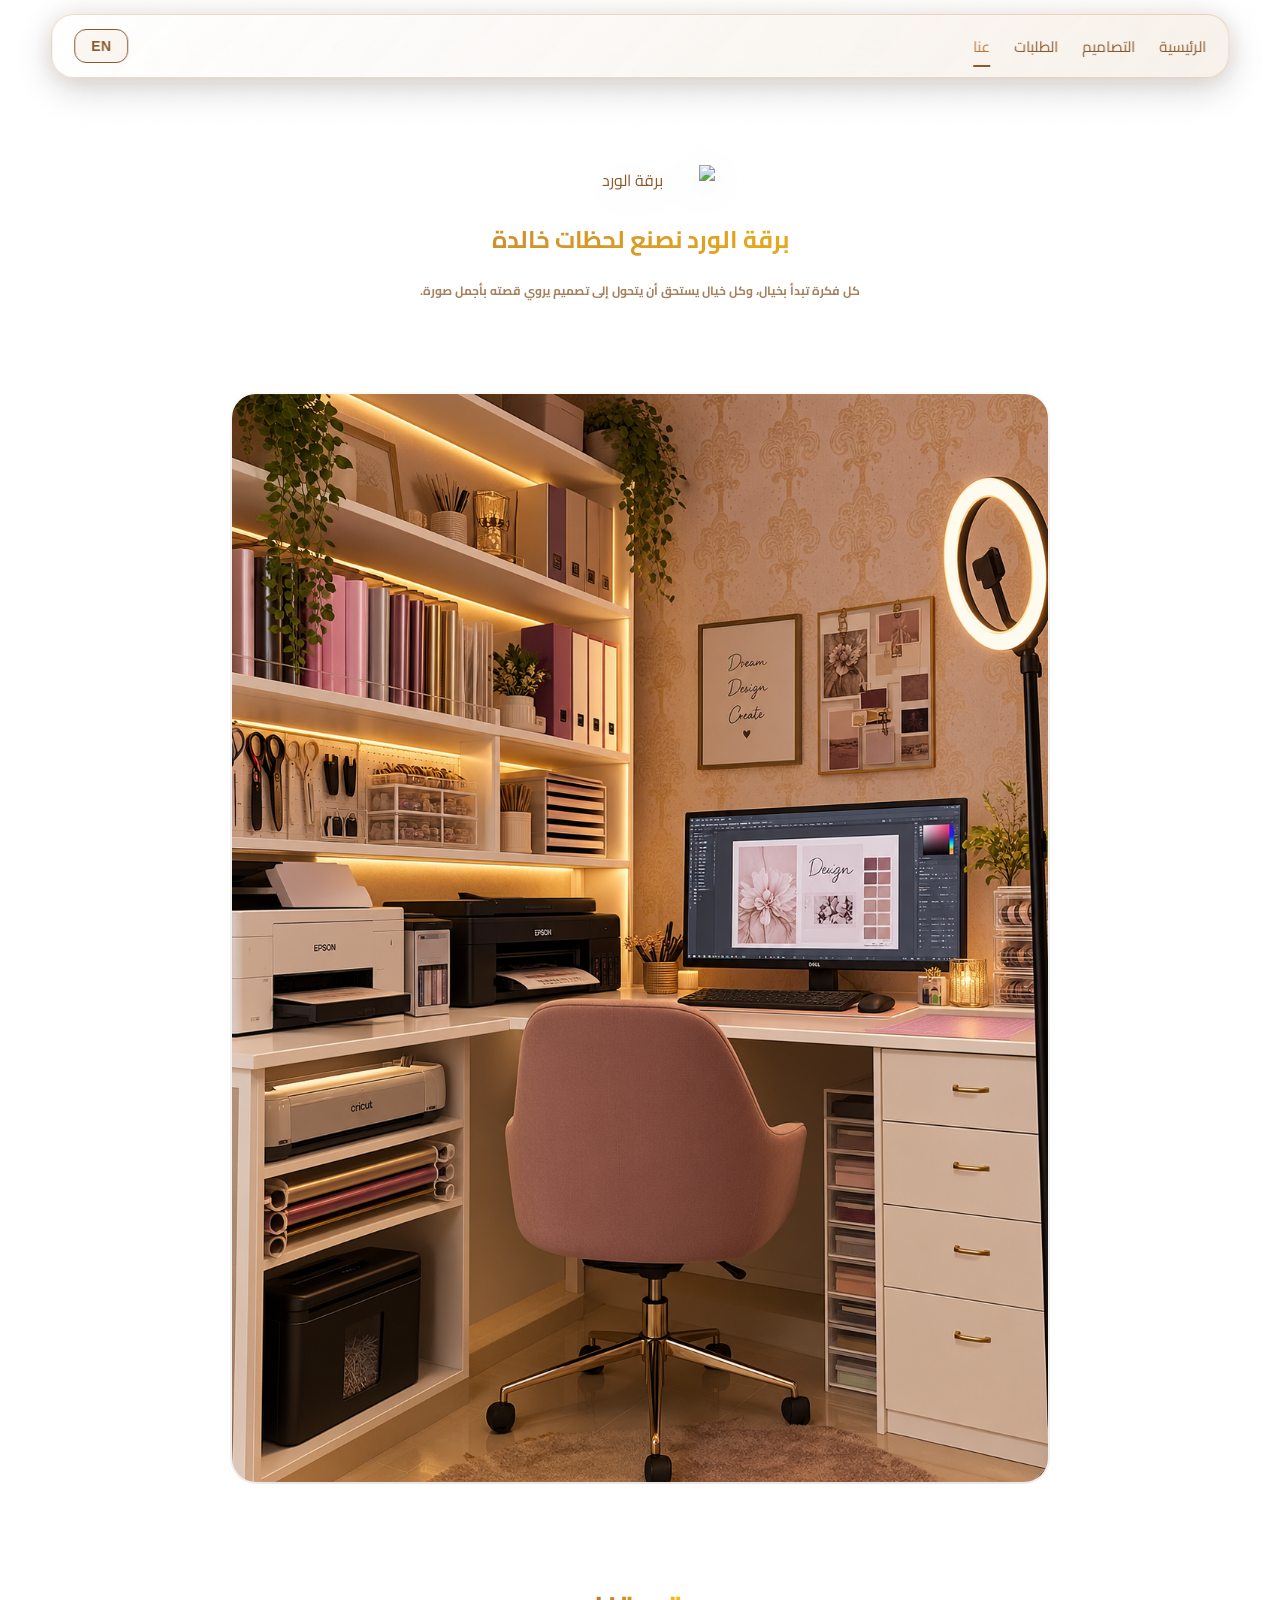
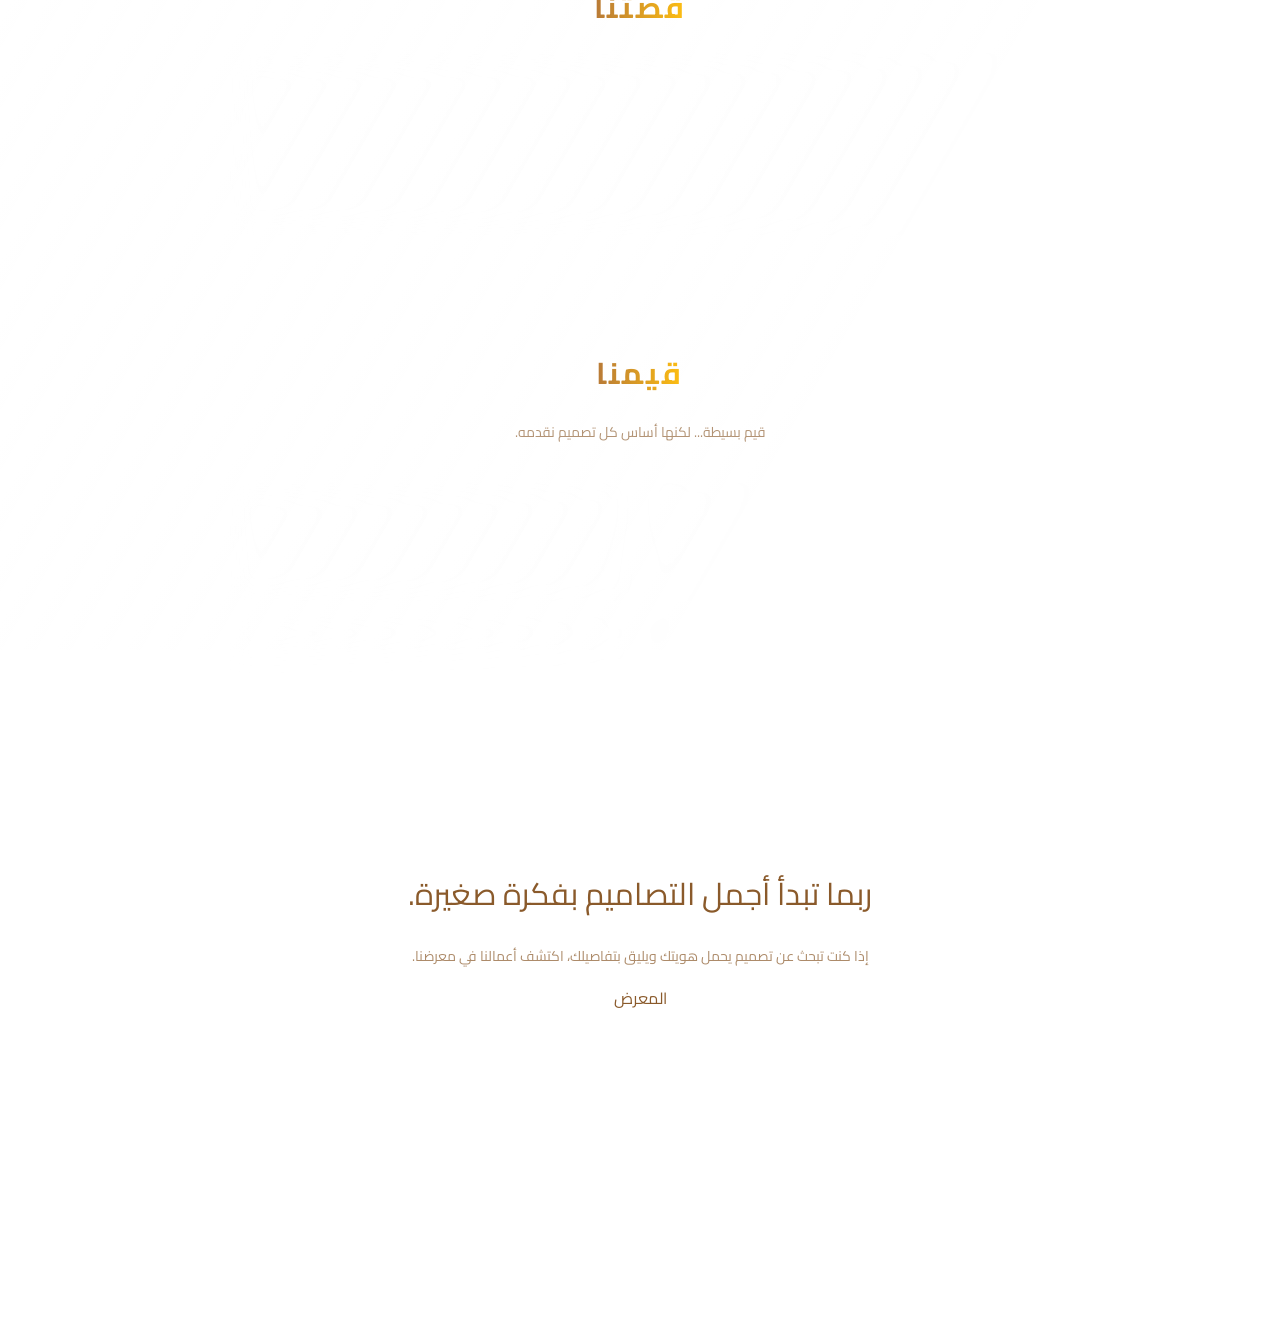
==== about.html @ 0c4d3667 "initial commit" ====
<!DOCTYPE html>
<html lang="ar" dir="rtl">

<head>

    <meta charset="UTF-8">

    <meta
        name="viewport"
        content="width=device-width, initial-scale=1.0"
    >

    <title>عنا | ميروز</title>

    <!-- ================= CSS ================= -->

    <link rel="stylesheet" href="style.css">
    <link rel="stylesheet" href="about.css">


    <!-- ================= الخط ================= -->

    <link
        href="https://fonts.googleapis.com/css2?family=Cairo:wght@300;400;600;700&display=swap"
        rel="stylesheet"
    >

</head>


<body>


    <!-- ================= الخلفية ================= -->

    <div class="bg-layer"></div>

    <div class="bg-shine"></div>



    <!-- ================= NAVBAR ================= -->

    <nav class="nav">

        <div class="nav-links">

            <a
                href="index.html"
                data-key="home"
            >
                الرئيسية
            </a>


            <a
                href="design.html"
                data-key="designs"
            >
                التصاميم
            </a>


            <a
                href="order.html"
                data-key="order"
            >
               الطلبات
            </a>


            <a
                href="about.html"
                class="active"
                data-key="about"
            >
                عنا
            </a>

        </div>


        <button
            class="lang-btn"
            onclick="toggleLang()"
        >
            EN
        </button>

    </nav>



    <!-- ================= ABOUT PAGE ================= -->

    <main class="about-page">



        <!-- ================= المقدمة ================= -->

        <section class="about-hero">


            <!-- اللوجو الصغير -->

            <img
                src="images/logo-ar.png"
                alt="برقة الورد"
                class="about-logo"
                id="aboutLogo"
            >


            <p class="hero-sub">
برقة الورد نصنع لحظات خالدة
            </p>

<h1 data-key="heroTitle" class="hero-title">
    كل فكرة تبدأ بخيال، وكل خيال يستحق أن يتحول إلى واقع تروى قصته بأجمل صورة.
</h1>

        </section>


<!-- ================= صورة المكتب ================= -->

<section class="about-image">

    <img
        src="images/office.png"
        alt="مكتب التصميم"
        class="office-photo"
    >

</section>

        <!-- ================= قصتنا ================= -->

        <section class="story-section">

            


                <span class="story-label">
                    قصتنا
                </span>
<div class="story-content">

                <p>
                    بدأت برقة الورد من شغف حقيقي بالتفاصيل،
                    وإيمان بأن كل فكرة تستحق أن تُقدَّم بأسلوب
                    يليق بها.

                    بالنسبة لنا، التصميم ليس مجرد ألوان أو
                    عناصر جميلة، بل لغة تعبّر عن الهوية،
                    وتحكي قصة، وتترك أثرًا يدوم.

                    نؤمن أن لكل مشروع شخصيته الخاصة،
                    لذلك نتعامل مع كل عمل بعناية واهتمام،
                    لنحوّل الأفكار إلى تصاميم متقنة تجمع بين
                    الجمال والوضوح والاحترافية.

                    لأننا نؤمن أن أجمل الأعمال تبدأ بفكرة...
                    وتنمو مع الإبداع، حتى تزهر في أجمل صورة.
                </p>

            </div>

        </section>



        <!-- ================= قيمنا ================= -->

        <section class="values-section">


            <div class="section-heading">

                <h2 class="section-title">
                    قيمنا
                </h2>

                <p>
                    قيم بسيطة... لكنها أساس كل تصميم نقدمه.
                </p>

            </div>



            <div class="timeline">


                <!-- ===== الإبداع ===== -->

                <div class="timeline-item">

                    <div class="timeline-icon">

                        <i data-lucide="sparkles"></i>

                    </div>


                    <div class="timeline-content">

                        <h3>
                            الإبداع
                        </h3>

                        <p>
                            نبحث دائمًا عن أفكار جديدة،
                            لأننا نؤمن أن لكل مشروع شخصية
                            تستحق أن تظهر بطريقة مختلفة ومميزة.
                        </p>

                    </div>

                </div>



                <!-- ===== التفاصيل ===== -->

                <div class="timeline-item">

                    <div class="timeline-icon">

                        <i data-lucide="gem"></i>

                    </div>


                    <div class="timeline-content">

                        <h3>
                            الاهتمام بالتفاصيل
                        </h3>

                        <p>
                            نهتم بأدق التفاصيل، لأننا نؤمن
                            أن الجمال الحقيقي يكمن في الأشياء
                            الصغيرة التي تُحدث الفرق.
                        </p>

                    </div>

                </div>



                <!-- ===== الجودة ===== -->

                <div class="timeline-item">

                    <div class="timeline-icon">

                        <i data-lucide="badge-check"></i>

                    </div>


                    <div class="timeline-content">

                        <h3>
                            الجودة
                        </h3>

                        <p>
                            نحرص على أن يخرج كل تصميم بأفضل
                            صورة ممكنة، ليعكس مستوى يليق
                            بعملائنا وبهوية برقة الورد.
                        </p>

                    </div>

                </div>



                <!-- ===== الالتزام ===== -->

                <div class="timeline-item">

                    <div class="timeline-icon">

                        <i data-lucide="shield-check"></i>

                    </div>


                    <div class="timeline-content">

                        <h3>
                            الالتزام
                        </h3>

                        <p>
                            نلتزم بالوضوح والدقة واحترام الوقت،
                            لأن ثقة العميل بالنسبة لنا هي أساس
                            كل تعاون ناجح.
                        </p>

                    </div>

                </div>


            </div>

        </section>



        <!-- ================= CTA ================= -->

        <section class="about-cta">


            <div class="cta-glass">


                <h2>
                    ربما تبدأ أجمل التصاميم بفكرة صغيرة.
                </h2>


                <p>
                    إذا كنت تبحث عن تصميم يحمل هويتك
                    ويليق بتفاصيلك، ندعوك لزيارة أعمالنا في المعرض .

                </p>


                <a
                    href="design.html"
                    class="cta-btn"
                >
                     المعرض
                </a>

            </div>

        </section>


    </main>



    <!-- ================= FOOTER ================= -->

    <footer class="footer">

        <div class="footer-box">


            <p
                class="footer-text"
                data-key="footerText"
            >
                برقة الورد نصنع لحظات خالدة
            </p>


            <p
                class="footer-copy"
                data-key="footerCopy"
            >
                © 2026 ميروز
            </p>


        </div>

    </footer>



    <!-- ================= ICONS ================= -->

    <script src="https://unpkg.com/lucide@latest"></script>



    <!-- ================= JS ================= -->

    <script src="script.js"></script>

    <script src="about.js"></script>


    <script>
        lucide.createIcons();
    </script>


</body>

</html>
---- style.css ----
@import url('https://fonts.googleapis.com/css2?family=Cairo:wght@300;400;600;700&display=swap');

/* ================= THEME COLORS ================= */

:root{

/*هوية الموقع     */

--primary:#B77937;

--primary-hover:#D6A066;

/* النصوص */

--text:var(--primary);

--text-secondary:var(--primary);

/* البوكسات */

--box:rgba(255,255,255,.05);

--border:rgba(255,255,255,.08);

/* الناف */

--nav:rgba(0,0,0,.25);

}

/* الوضع الفاتح */

body.light{

/*  الألوان */

--primary:#8A5A2B;
--primary-hover:#B77937;

--text:#8A5A2B;
--text-secondary:#8A5A2B;

/*  البوكسات */

--box:rgba(181, 111, 37, 0.596);

--border:rgba(227, 148, 13, 0.645);

/*  الناف */

--nav:rgba(228, 148, 28, 0.481);
--menu:rgba(240,232,220,.90);

}

/* الوضع الغامق */

body.dark{

/*  الألوان */

--primary:#B77937;
--primary-hover:#D6A066;

--text:#B77937;
--text-secondary:#B77937;

/*  البوكسات */

--box:rgba(161, 101, 32, 0.538);

--border:rgba(221, 120, 12, 0.366);

/*  الناف */

--nav:rgba(224, 118, 32, 0.53);
--menu:rgba(70,57,46,.88);

}


/* ================= RESET ================= */

*{
margin:0;
padding:0;
box-sizing:border-box;
}

html{
scroll-behavior:smooth;
}

body{
font-family:'Cairo',sans-serif;
color:var(--text);
overflow-x:hidden;
min-height:100vh;
position:relative;
background:transparent;
opacity:0;
animation:fadeIn .8s forwards;
}

@keyframes fadeIn{
to{
opacity:1;
}
}

/* ================= BACKGROUND ================= */

.bg-layer{
position:fixed;
inset:0;

z-index:-3;

background-size:cover;
background-position:center;
background-repeat:no-repeat;

transition:
background-image .6s ease,
transform 12s ease;

animation:bgZoom 18s ease-in-out infinite;
}

@keyframes bgZoom{

0%{
transform:scale(1);
}

50%{
transform:scale(1.03);
}

100%{
transform:scale(1);
}

}

/* ================= GLOBAL SHINE ================= */

.bg-shine{

position:fixed;
inset:-150%;

pointer-events:none;

z-index:-2;

background:
linear-gradient(
120deg,
transparent 35%,
rgba(255,255,255,.12) 50%,
transparent 65%
);

animation:bgShine 10s linear infinite;

}

@keyframes bgShine{

0%{
transform:
translateX(-100%)
translateY(100%)
rotate(12deg);
}

100%{
transform:
translateX(100%)
translateY(-100%)
rotate(12deg);
}

}

/* ================= NAVBAR ================= */

.nav{

position:fixed;

top:14px;
left:50%;

transform:translateX(-50%);

width:92%;

display:flex;
align-items:center;
justify-content:space-between;

padding:14px 22px;

border-radius:22px;

background:
linear-gradient(
135deg,
rgba(255,255,255,.16),
rgba(183,121,55,.10)
);

backdrop-filter:blur(18px);

border:1px solid rgba(183,121,55,.25);

box-shadow:
0 10px 35px rgba(0,0,0,.18),
0 0 22px rgba(183,121,55,.10),
inset 0 0 12px rgba(255,255,255,.08);

overflow:visible;
z-index:1000;

transition:.35s;

}

/* ================= NAV SHINE ================= */

.nav::before{

content:"";

position:absolute;

top:0;
left:-70%;

width:45%;
height:100%;

background:
linear-gradient(
120deg,
transparent,
rgba(255,255,255,.20),
transparent
);

transform:skewX(-20deg);

animation:navShine 7s linear infinite;

}

@keyframes navShine{

100%{
left:140%;
}

}

.nav.scrolled{

transform:
translateX(-50%)
scale(.98);

background:
linear-gradient(
135deg,
rgba(255,255,255,.18),
rgba(183,121,55,.12)
);

}

/* ================= NAV LINKS ================= */

.nav-links{

display:flex;

align-items:center;

gap:24px;

}

.nav-links a{

color:var(--text);

text-decoration:none;

font-size:15px;

opacity:1;

position:relative;

transition:.3s;

}

.nav-links a:hover,
.nav-links a.active{

opacity:1;
color:var(--primary-hover);

}

.nav-links a::after{

content:"";

position:absolute;

bottom:-6px;
left:0;

width:0;

height:2px;

background:var(--primary);

transition:.3s;

}

.nav-links a:hover::after,
.nav-links a.active::after{

width:100%;

}

/* ================= LANGUAGE BUTTON ================= */

.lang-btn{

background:rgba(183,121,55,.06);

color:var(--text);

border:1.5px solid var(--primary);

padding:8px 16px;

border-radius:12px;

font-size:14px;

font-weight:600;

letter-spacing:.5px;

cursor:pointer;

transition:.35s;

}

.lang-btn:hover{

background:rgba(199,145,77,.15);

color:#7a4e17;

border-color:#523007;

transform:translateY(-2px);

box-shadow:
0 8px 22px rgba(182, 123, 50, 0.581);

}

/* ================= HERO ================= */

.hero{
height:100vh;

display:flex;
flex-direction:column;
align-items:center;
justify-content:center;

text-align:center;

gap:30px;

padding:20px;
}

.hero.small{
height:auto;
padding:130px 20px 50px;
}
/* ================= LOGO WRAPPER ================= */

.logo-wrapper{

position:relative;

display:inline-flex;

align-items:center;

justify-content:center;

width:190px;

height:190px;

border-radius:50%;

}
/* ================= LOGO ================= */

.main-logo{
width:190px;
object-fit:contain;

animation:breathe 3.5s ease-in-out infinite;

filter:
drop-shadow(0 0 12px rgba(255,255,255,.18));
}

@keyframes breathe{

0%{
transform:scale(1);
}

50%{
transform:scale(1.08);
}

100%{
transform:scale(1);
}

}
/* ================= HERO TEXT ================= */

.hero-sub{

    display:block;

    width:0;

    margin:0 auto 18px;

    font-size:24px;
    font-weight:700;

    white-space:nowrap;
    overflow:hidden;

    background:linear-gradient(
        90deg,
        var(--primary-hover),
        #ffbc03f1,
        var(--primary-hover)
    );

    background-size:200% auto;

    background-clip:text;
    -webkit-background-clip:text;

    color:transparent;
    -webkit-text-fill-color:transparent;

    animation:
        typing 3s steps(30,end) forwards;

}


/* ================= الكتابة ================= */

@keyframes typing{

    to{
        width:100%;
    }

}


/* ================= اللمعة بعد الكتابة ================= */

.hero-sub.done{

    width:100%;

    animation:
        textShine 8s linear infinite;

}


/* ================= حركة اللمعة ================= */

@keyframes textShine{

    0%{
        background-position:-200% center;
    }

    100%{
        background-position:200% center;
    }

}


/* ================= اتجاه اللمعة ================= */

html[data-lang="ar"] .hero-sub.done{

    animation-direction:normal;

}

html[data-lang="en"] .hero-sub.done{

    animation-direction:reverse;

}
/* ================= HOME BOXES ================= */

.home-boxes{

display:flex;

justify-content:center;
align-items:center;

gap:22px;

flex-wrap:wrap;

}

/* ================= BOX ================= */

.box{

width:170px;
height:170px;

display:flex;

flex-direction:column;

justify-content:center;

align-items:center;

gap:14px;

border-radius:24px;

text-decoration:none;

color:var(--text);

font-size:18px;
font-weight:600;

background:
rgba(255, 255, 255, 0.05);

border:1.5px solid rgba(183,121,55,.35);

backdrop-filter:blur(12px);

position:relative;

overflow:hidden;

transition:.45s;

}

/* ================= BOX SHINE ================= */

.box::before{

content:"";

position:absolute;

top:-150%;
left:-150%;

width:220%;
height:220%;

background:
linear-gradient(
120deg,
transparent,
rgba(255,255,255,.18),
transparent
);

transform:rotate(25deg);

transition:.8s;

}

.box:hover::before{

top:100%;
left:100%;

}

.box:hover{

transform:
translateY(-10px)
scale(1.04);

box-shadow:
0 15px 40px rgba(183,121,55,.35);

border-color:var(--primary);

}

.box:hover .box-icon{

transform:translateY(-5px) scale(1.1);

color:var(--primary);

}

.box:hover .box-icon{

transform:translateY(-5px) scale(1.1);

filter:drop-shadow(0 0 8px rgba(183,121,55,.35));

}

/* ================= TRANSITION ================= */

#transition{
position:fixed;
inset:0;

background:#906204;

opacity:0;
pointer-events:none;

transition:.4s;

z-index:2000;
}

#transition.active{
opacity:1;
pointer-events:all;
}

/* ================= GALLERY ================= */

.gallery{

padding:120px 20px;

display:grid;

grid-template-columns:
repeat(auto-fit,minmax(220px,1fr));

gap:22px;

}

.card{

background:
rgba(255,255,255,.06);

border:
1px solid rgba(255,255,255,.08);

backdrop-filter:blur(12px);

border-radius:20px;

overflow:hidden;

transition:.4s;

opacity:0;

transform:translateY(35px);

}

.card.show{

opacity:1;

transform:translateY(0);

}

.card:hover{

transform:
translateY(-8px);

box-shadow:
0 18px 45px rgba(0,0,0,.25);

}

.card img{

width:100%;
height:240px;

object-fit:cover;

display:block;

}

/* ================= LIGHTBOX ================= */

#lightbox{

position:fixed;

inset:0;

display:none;

align-items:center;
justify-content:center;

background:
rgba(0,0,0,.88);

z-index:3000;

}

#lightbox img{

max-width:90%;
max-height:85%;

border-radius:18px;

}

/* ================= ORDER ================= */

.order-section{

padding:120px 20px;

display:flex;

justify-content:center;

}

.order-box{

background:
rgba(255,255,255,.08);

border:
1px solid rgba(255,255,255,.08);

backdrop-filter:blur(14px);

border-radius:25px;

padding:40px;

max-width:430px;
width:100%;

text-align:center;

}

.whatsapp-btn{

margin-top:22px;

padding:15px 32px;

border:none;

border-radius:30px;

background:#25D366;

color:#fff;

font-size:16px;

cursor:pointer;

transition:.35s;

}

.whatsapp-btn:hover{

transform:scale(1.05);

}

/* ================= ABOUT ================= */

.about-section{

padding:120px 20px;

display:grid;

grid-template-columns:
repeat(auto-fit,minmax(250px,1fr));

gap:22px;

}

.about-card{

background:
rgba(255,255,255,.06);

border:
1px solid rgba(255,255,255,.08);

backdrop-filter:blur(12px);

padding:35px;

border-radius:22px;

transition:.4s;

}

.about-card:hover{

transform:translateY(-8px);

}

/* ================= MOBILE ================= */

@media(max-width:768px){

.hero{

padding:20px;

}

.hero-sub{

font-size:17px;

white-space:normal;

}

.main-logo{

width:160px;

}

.box{

width:150px;
height:150px;

}

.nav{

width:92%;

padding:14px 18px;

}

.nav-links{

gap:16px;

}

.nav-links a{

font-size:14px;

}

.lang-btn{

padding:6px 12px;

}

.gallery{

grid-template-columns:1fr;

}

}
/* ================= THEME SWITCH ================= */

.theme-switch{

position:fixed;

right:22px;
top:50%;

transform:translateY(-50%);

width:42px;
height:82px;

border-radius:50px;

background:rgba(255,255,255,.08);

backdrop-filter:blur(20px);

border:1.5px solid rgba(183,121,55,.35);

display:flex;

flex-direction:column;

align-items:center;

justify-content:space-between;

padding:12px 0;

cursor:pointer;

z-index:9999;

transition:.35s;

box-shadow:
0 10px 25px rgba(0,0,0,.20);

}

.theme-switch:hover{

transform:
translateY(-50%)
scale(1.05);

}

.theme-switch span{

font-size:15px;

z-index:2;

user-select:none;

}

.theme-slider{

position:absolute;

left:5px;
top:5px;

width:32px;
height:32px;

background:#fff;

border-radius:50%;

transition:.35s ease;

box-shadow:
0 6px 16px rgba(0,0,0,.18);

}


/* أيقونات Lucide */

.light-icon,
.dark-icon{

width:18px;

height:18px;

position:relative;

z-index:2;

stroke-width:2;

transition:.35s;

}

/* الوضع الفاتح */

body.light .light-icon{

color:var(--primary);

opacity:1;

}

body.light .dark-icon{

color:var(--primary);

opacity:.45;

}

body.dark .light-icon{

color:var(--primary);

opacity:.45;

}

body.dark .dark-icon{

color:var(--primary);

opacity:1;

}

/* حركة الدائرة */

body.dark .theme-slider{

transform:translateY(38px);
}

/* ================= HOME PAGE ANIMATION ================= */

.fade-up{

opacity:0;

transform:translateY(30px);

animation:fadeUp .8s ease forwards;

}

.delay-1{

animation-delay:.15s;

}

.delay-2{

animation-delay:.3s;

}

.delay-3{

animation-delay:.45s;

}

@keyframes fadeUp{

to{

opacity:1;

transform:translateY(0);

}

}

@keyframes softPop{

0%{transform:scale(1);}
50%{transform:scale(1.08);}
100%{transform:scale(1);}

}

.pop{

animation:softPop .35s ease;
}

#galleryDesc{
    font-size:1.2rem;
    font-weight:500;
    margin-top:8px;
}

#galleryCount{
    display:block;
    margin-top:10px;
    font-size:.9rem;
    font-weight:400;
    opacity:.75;
    letter-spacing:.5px;
}

.menu-btn{
    display:none;
}

@media (max-width:768px){

.menu-btn{

display:block;

background:none;

border:none;

font-size:30px;

color:#b77937;

cursor:pointer;

z-index:1001;

}

.nav{

justify-content:space-between;

padding:16px 20px;

}

.nav-links{

position:absolute;

top:calc(100% + 12px);

overflow:hidden;
left:50%;

transform:translateX(-50%) translateY(-20px);

width:88%;

max-width:300px;

border-radius:22px;

display:flex;

flex-direction:column;

align-items:center;

gap:22px;

padding:30px 20px;
box-sizing:border-box;
text-align:center;

 background:var(--menu);
backdrop-filter:blur(28px);
border:1px solid var(--border);

box-shadow:
0 18px 40px rgba(0,0,0,.12),
0 0 18px rgba(183,121,55,.10),
inset 0 0 10px rgba(255,255,255,.08);

opacity:0;

visibility:hidden;

transition:.35s;

}

.nav-links.active{

transform:translateX(-50%) translateY(0);

opacity:1;

visibility:visible;

}

}

@media (max-width:768px){

.theme-switch{

width:34px;

height:64px;

right:16px;

top:50%;

left:auto;

bottom:auto;

transform:translateY(-50%);

padding:9px 0;

display:flex;

flex-direction:column;

align-items:center;

justify-content:space-between;

}

.theme-slider{

width:24px;

height:24px;

top:4px;

left:4px;

}

body.dark .theme-slider{

transform:translateY(31px);

}

.light-icon,
.dark-icon{

width:15px;

height:15px;

}

}

/*==================================================
                     FOOTER
==================================================*/

.footer{

    max-width:1200px;

    margin:80px auto 35px;

    padding:0 20px;

}

.footer-box{

    background:rgba(255,255,255,.04);

    backdrop-filter:blur(22px);
    -webkit-backdrop-filter:blur(22px);

    border:1px solid rgba(255,255,255,.08);

    border-radius:28px;

    padding:18px 24px;

    box-shadow:0 15px 35px rgba(0,0,0,.08);

}

.footer-top{

    display:flex;

    justify-content:center;

    align-items:center;

    gap:14px;

}

.footer-text{

    margin:0;

    font-family:"IBM Plex Sans Arabic",sans-serif;

    font-size:15px;

    color:var(--text-secondary);

}


.footer-copy{

    display:block;

    margin-top:12px;

    text-align:center;

    font-size:12px;

    color:var(--text-secondary);

    opacity:.55;

}

body.dark .footer-box{

    background:rgba(40,32,24,.45);

    border:1px solid rgba(255,255,255,.05);

}
/* ================= AI BOX - COMING SOON ================= */

.coming-soon-box{
    cursor:pointer;
}

/* محتوى البوكس */

.ai-box-content{
    display:flex;
    flex-direction:column;
    justify-content:center;
    align-items:center;
    gap:14px;

    width:100%;
    height:100%;

    transition:.15s;
}


/* ================= الضباب الكامل ================= */

.coming-soon-overlay{

    position:absolute;
    inset:0;

    display:flex;
    justify-content:center;
    align-items:center;

    border-radius:24px;

    /*
       ضباب قوي جدًا
       يخفي محتوى البوكس
    */

    background:rgba(144,98,4,.55);

    backdrop-filter:blur(45px);
    -webkit-backdrop-filter:blur(45px);

    opacity:0;

    transition:.2s;

    z-index:10;
}


/* ================= كلمة قريبًا ================= */

.coming-soon-overlay span{

    position:relative;
    z-index:20;

    font-size:24px;
    font-weight:600;

    color:var(--text);

    opacity:0;

    transform:scale(.85);

    transition:.2s;

    text-shadow:
        0 0 8px rgba(255,255,255,.5),
        0 0 20px rgba(255,255,255,.25);
}


/* ================= عند المرور ================= */

@media (hover:hover) and (pointer:fine){

    .coming-soon-box:hover .coming-soon-overlay{
        opacity:1;
    }

    .coming-soon-box:hover .coming-soon-overlay span{
        opacity:1;
        transform:scale(1);
    }

}


/* ================= عند الضغط ================= */

.coming-soon-box.show-coming-soon .coming-soon-overlay{
    opacity:1;
}

.coming-soon-box.show-coming-soon .coming-soon-overlay span{
    opacity:1;
    transform:scale(1);
}


/* ================= معلومات الخدمة ================= */

/* بدون بوكس - بدون خلفية - بدون إطار */

.ai-service-info{

    width:min(700px,90%);

    margin:32px auto 0;

    padding:0;

    text-align:center;

    background:transparent;

    border:none;

    box-shadow:none;

    backdrop-filter:none;
    -webkit-backdrop-filter:none;

    color:var(--text);

    opacity:0;

    transform:translateY(-12px);

    pointer-events:none;

    transition:.45s;
}


/* ظهور المعلومات */

.ai-service-info.show{

    opacity:1;

    transform:translateY(0);

    pointer-events:auto;
}


/* عنوان الخدمة */

.ai-service-info h3{

    margin:0 0 10px;

    font-size:21px;

    font-weight:600;

    background:
    linear-gradient(
        90deg,
        var(--primary),
        var(--primary-hover),
        #ffbc03f1,
        var(--primary-hover),
        var(--primary)
    );

    background-size:250% auto;

    background-clip:text;
    -webkit-background-clip:text;

    color:transparent;
    -webkit-text-fill-color:transparent;

    animation:comingSoonShine 4s linear infinite;
}

@keyframes comingSoonShine{

    0%{
        background-position:250% center;
    }

    100%{
        background-position:-150% center;
    }

}


/* وصف الخدمة */

.ai-service-info p{

    margin:0;

    line-height:2;

    font-size:16px;

    font-weight:400;
}
---- about.css ----
/* =========================================================
   ABOUT PAGE
========================================================= */


/* ================= الصفحة ================= */

.about-page {
    width: min(100%, 950px);
    margin: 0 auto;

    padding: 145px 30px 80px;
}


/* ================= المقدمة ================= */

.about-hero {
    text-align: center;

    padding: 20px 0 90px;
}


/* اللوجو الصغير */

.about-logo {
    display: block;

    width: 150px;
    height: auto;

    margin: 0 auto 22px;

    object-fit: contain;

    filter:
        drop-shadow(0 8px 18px rgba(0, 0, 0, 0.08));

    transition:
        transform 0.35s ease,
        filter 0.35s ease;
}

.about-logo:hover {
    transform: scale(1.04);

    filter:
        drop-shadow(0 10px 24px rgba(255, 255, 255, 0.14));
}

/* ================= العبارة تحت اللوجو ================= */

.hero-sub {
    display: block;
    width: 0;

    margin: 0 auto 18px;

    font-size: 24px;
    font-weight: 700;
    white-space: nowrap;
    overflow: hidden;

    background: linear-gradient(
        90deg,
        var(--primary-hover),
        #ffbc03f1,
        var(--primary-hover)
    );

    background-size: 200% auto;
    background-clip: text;
    -webkit-background-clip: text;

    color: transparent;
    -webkit-text-fill-color: transparent;

    animation:
        typing 3s steps(30, end) forwards;
}

@keyframes typing {
    to {
        width: 100%;
    }
}

.hero-sub.done {
    width: 100%;
    animation:
        textShine 8s linear infinite;
}

@keyframes textShine {
    0% {
        background-position: -200% center;
    }

    100% {
        background-position: 200% center;
    }
}

html[data-lang="ar"] .story-label,
html[data-lang="ar"] .section-title,
html[data-lang="ar"] .hero-sub.done {
    animation-direction: normal;
}

html[data-lang="en"] .story-label,
html[data-lang="en"] .section-title,
html[data-lang="en"] .hero-sub.done {
    animation-direction: reverse;
}





/*العنوان */



/* النص */

.about-hero p:not(.hero-sub) {
    max-width: 570px;
    margin: 0 auto;
    font-size: 15px;
    line-height: 2;
    opacity: 0.72;
}

h1[data-key="heroTitle"] {
    font-size: 12px;
    line-height: 1.8;
    opacity: 0.76;
}

/* ================= صورة المكتب ================= */

.about-image {

    position:relative;

    width:100%;
    max-width:820px;

    margin:0 auto 95px;

    padding:2px;

    border-radius:26px;

    overflow:hidden;

}


/* ================= الإطار اللامع ================= */

.about-image::before {

    content:"";

    position:absolute;

    inset:0;

    border-radius:26px;

    background:
        linear-gradient(
            90deg,
            transparent 0%,
            transparent 35%,
            #ffffff 50%,
            transparent 65%,
            transparent 100%
        );

    background-size:250% 100%;

    animation:
        officeBorderShine 6s linear infinite;

}


/* ================= الصورة ================= */

.office-photo {

    position:relative;

    display:block;

    width:100%;

    height:auto;

    border-radius:24px;

    object-fit:cover;

    box-shadow:
        0 18px 45px rgba(0,0,0,0.12);

}


/* ================= حركة اللمعة ================= */

@keyframes officeBorderShine {

    0% {

        background-position:
            250% center;

    }

    100% {

        background-position:
            -150% center;

    }

}

/* ================= لمعة إطار الصورة ================= */

@keyframes officeBorderShine {

    0% {

        background-position:
            0 0,
            -200% center;

    }

    100% {

        background-position:
            0 0,
            200% center;

    }

}


.office-photo:hover {

    transform:scale(1.015);

    box-shadow:
        0 22px 55px rgba(0,0,0,0.16);

}

/* ================= قصتنا ================= */
.story-section {
    max-width: 820px;
    margin: 0 auto 110px;
    text-align: center;
}

.story-content {
    padding: 30px 40px;

    border-radius: 20px;

    background:
        linear-gradient(
            135deg,
            rgba(255, 255, 255, 0.10),
            rgba(255, 255, 255, 0.04)
        );

    border:
        1px solid rgba(255, 255, 255, 0.14);

    backdrop-filter: blur(14px);
    -webkit-backdrop-filter: blur(14px);

    box-shadow:
        0 12px 28px rgba(0, 0, 0, 0.07);
}

.story-label,
.section-title {
    display: block;
    width: fit-content;
    margin: 0 auto 18px;

    font-size: 30px;
    font-weight: 700;
    letter-spacing: 3px;

    background: linear-gradient(
        90deg,
        var(--primary-hover),
        #ffbc03f1,
        var(--primary-hover)
    );

    background-size: 200% auto;
    background-clip: text;
    -webkit-background-clip: text;

    color: transparent;
    -webkit-text-fill-color: transparent;

    animation: textShine 8s linear infinite;
}

.story-content p {
    margin: 0 auto;

    font-size: 14px;
    line-height: 2.15;

    opacity: 0.76;
}

/* ================= القيم ================= */

.values-section {
    max-width: 820px;

    margin: 0 auto 110px;
}


/* عنوان القيم */

.section-heading {
    text-align: center;

    margin-bottom: 38px;
}


.section-heading p {
    margin: 0;

    font-size: 14px;

    opacity: 0.65;
}


/* ================= بوكسات القيم ================= */

.timeline {
    display: grid;

    grid-template-columns: repeat(2, 1fr);

    gap: 16px;
}


/* البوكس */

.timeline-item {
    display: flex;

    align-items: center;

    gap: 15px;

    min-height: 105px;

    padding: 18px 20px;

    border-radius: 20px;

    background:
        linear-gradient(
            135deg,
            rgba(255, 255, 255, 0.10),
            rgba(255, 255, 255, 0.04)
        );

    border:
        1px solid rgba(255, 255, 255, 0.14);

    backdrop-filter: blur(14px);

    -webkit-backdrop-filter: blur(14px);

    transition:
        transform 0.3s ease,
        background 0.3s ease,
        box-shadow 0.3s ease;
}


.timeline-item:hover {
    transform: translateY(-3px);

    background:
        linear-gradient(
            135deg,
            rgba(255, 255, 255, 0.14),
            rgba(255, 255, 255, 0.06)
        );

    box-shadow:
        0 12px 28px rgba(0, 0, 0, 0.07);
}


/* الأيقونة */

.timeline-icon {
    flex: 0 0 42px;

    width: 42px;
    height: 42px;

    display: flex;

    align-items: center;
    justify-content: center;

    border-radius: 14px;

    background:
        rgba(255, 255, 255, 0.10);

    border:
        1px solid rgba(255, 255, 255, 0.13);
}


.timeline-icon svg {
    width: 19px;
    height: 19px;

    opacity: 0.82;
}


/* محتوى البوكس */

.timeline-content {
    min-width: 0;
}


.timeline-content h3 {
    margin: 0 0 5px;

    font-size: 17px;

    font-weight: 500;
}


.timeline-content p {
    margin: 0;

    font-size: 12px;

    line-height: 1.8;

    opacity: 0.68;
}


/* ================= CTA ================= */

.about-cta {
    max-width: 760px;

    margin: 0 auto;

    text-align: center;
}
.cta-glass {
    padding: 20px 10px;
    text-align: center;
}


.cta-glass h2 {
    margin: 0 0 18px;

    font-size: clamp(23px, 4vw, 31px);

    font-weight: 400;

    line-height: 1.9;
}


.cta-glass p {
    max-width: 520px;

    margin: 0 auto ;

    font-size: 14px;

    line-height: 2;

    opacity: 0.7;
}


/* الزر */

.cta-btn {
    display: inline-flex;
    align-items: center;
    justify-content: center;

    padding: 12px 26px;
    border-radius: 30px;

    color: inherit;
    text-decoration: none;

    background:
        rgba(255, 255, 255, 0.12);

    border:
        1px solid rgba(255, 255, 255, 0.22);

    transition:
        transform 0.3s ease,
        background 0.3s ease,
        box-shadow 0.3s ease;
}
.cta-btn:hover {
    transform: scale(1.04);
    background:
        rgba(255, 255, 255, 0.16);
    box-shadow:
        0 12px 30px rgba(0, 0, 0, 0.12);
}


/* ================= الجوال ================= */

@media (max-width: 650px) {

    .about-page {
        padding:
            125px 20px 60px;
    }


    .about-hero {
        padding-bottom: 70px;
    }


    .about-logo {
        width: 88px;
    }


   .about-hero p:not(.hero-sub) {
    font-size: 13px;
}


    .story-section {
        margin-bottom: 80px;
    }


    .story-content p {
        font-size: 13px;

        line-height: 2;
    }


    .values-section {
        margin-bottom: 80px;
    }


    .timeline {
        grid-template-columns: 1fr;

        gap: 12px;
    }


    .timeline-item {
        min-height: 88px;

        padding: 15px 17px;

        border-radius: 17px;
    }


    .timeline-icon {
        flex-basis: 38px;

        width: 38px;
        height: 38px;

        border-radius: 12px;
    }


    .timeline-content h3 {
        font-size: 15px;
    }


    .timeline-content p {
        font-size: 11px;

        line-height: 1.7;
    }


    .cta-glass {
        padding: 35px 20px;

        border-radius: 23px;
    }


    .cta-glass h2 {
        font-size: 22px;
    }


    .cta-glass p {
        font-size: 13px;
    }
.office-photo {

    border-radius:18px;

}

.about-image {

    border-radius:20px;

}


}

.about-page ~ .footer .footer-text {
    width: 100%;
    text-align: center;
    margin: 0 auto;
}
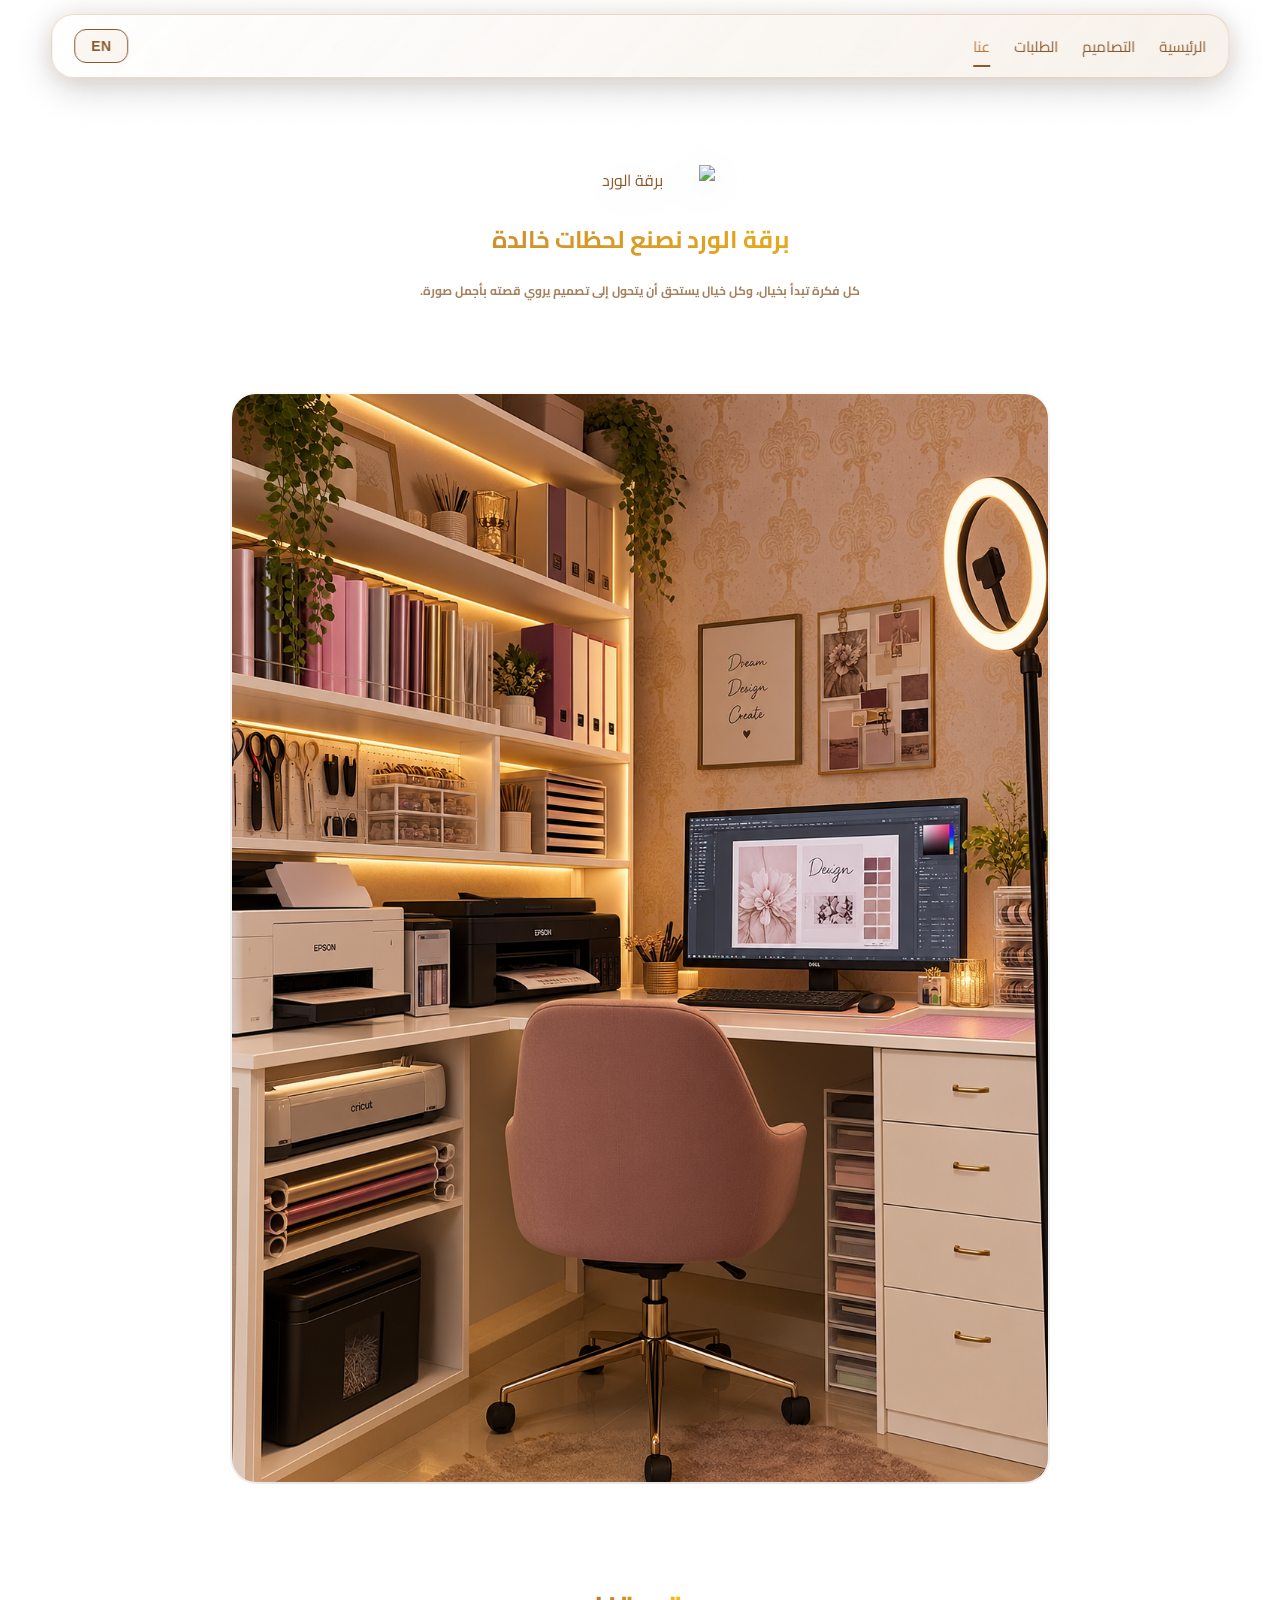
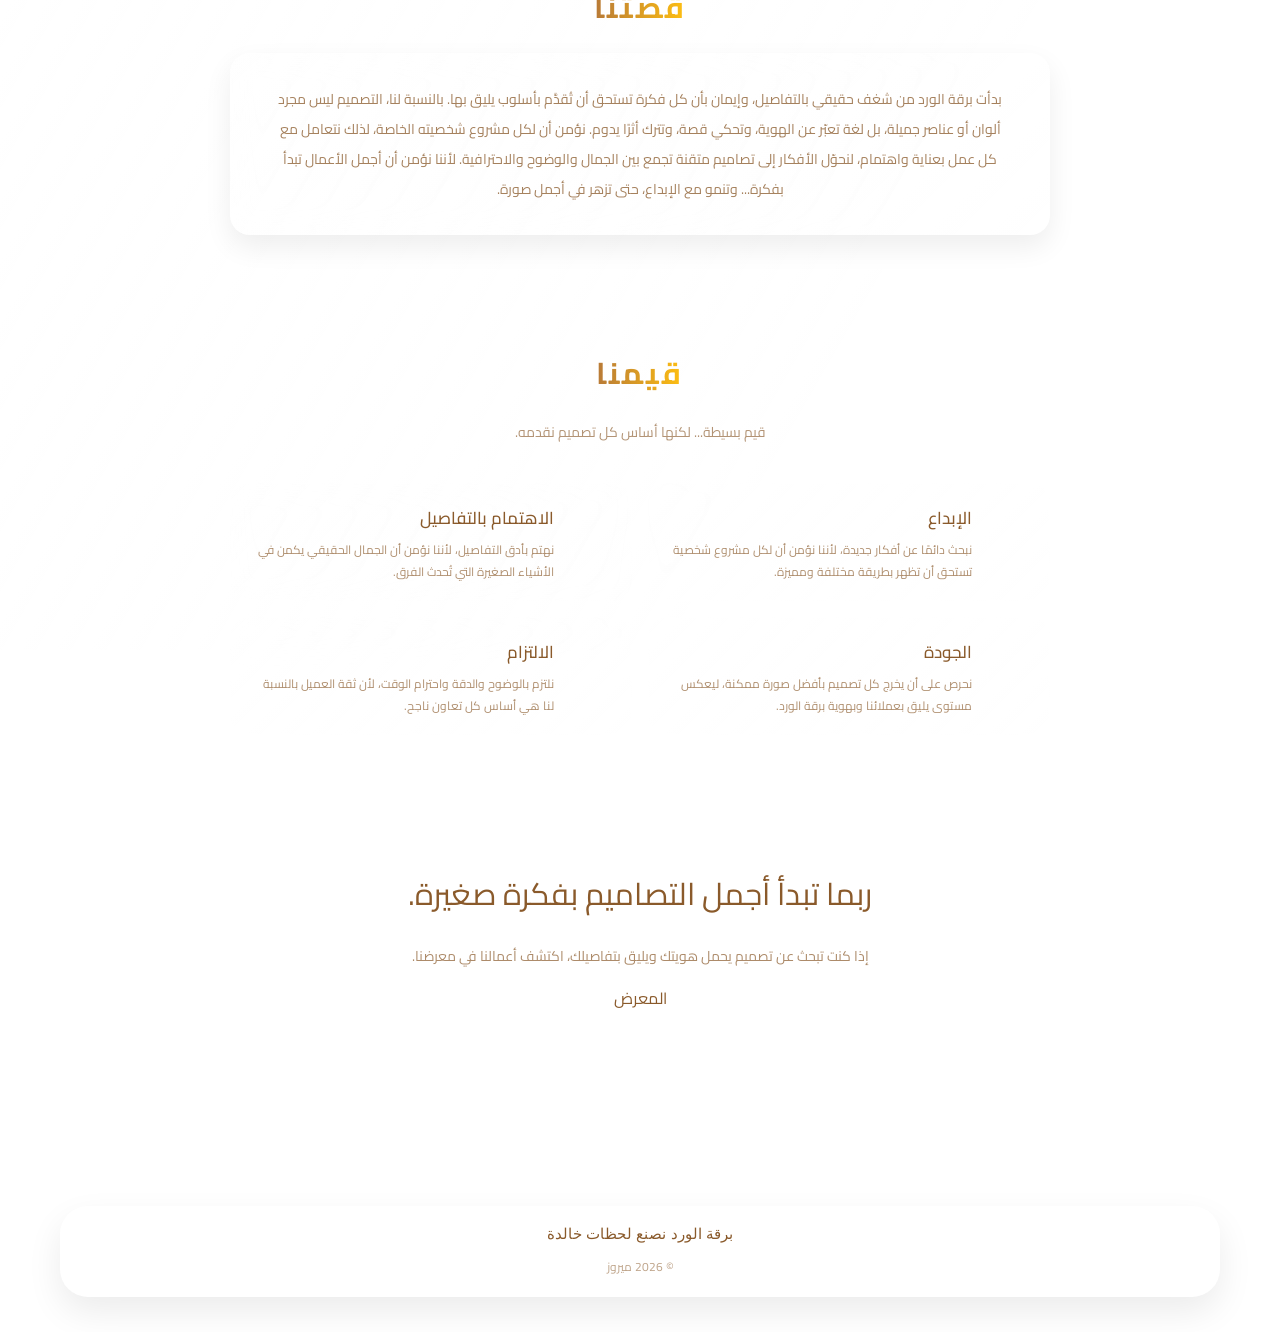
==== commit 1a235fc8: "update" ====
--- a/about.html
+++ b/about.html
@@ -335,11 +335,11 @@
 
 
                 <a
-                    href="design.html"
-                    class="cta-btn"
-                >
-                     المعرض
-                </a>
+    href="design.html#categories"
+    class="cta-btn"
+>
+     المعرض
+</a>
 
             </div>
 
--- a/style.css
+++ b/style.css
@@ -1585,4 +1585,33 @@
     font-size:16px;
 
     font-weight:400;
+}
+
+/* ================= MOBILE HERO FIX ================= */
+/* تعديل اللوجو ومحتوى الصفحة الرئيسية للتلفون فقط */
+
+@media (max-width:768px){
+
+    .hero{
+        min-height:100vh;
+        height:auto;
+
+        /* مساحة آمنة أسفل الناف */
+        padding-top:150px;
+        padding-bottom:80px;
+
+        justify-content:flex-start;
+    }
+
+    .logo-wrapper{
+        width:160px;
+        height:160px;
+
+        flex-shrink:0;
+    }
+
+    .main-logo{
+        width:160px;
+    }
+
 }
